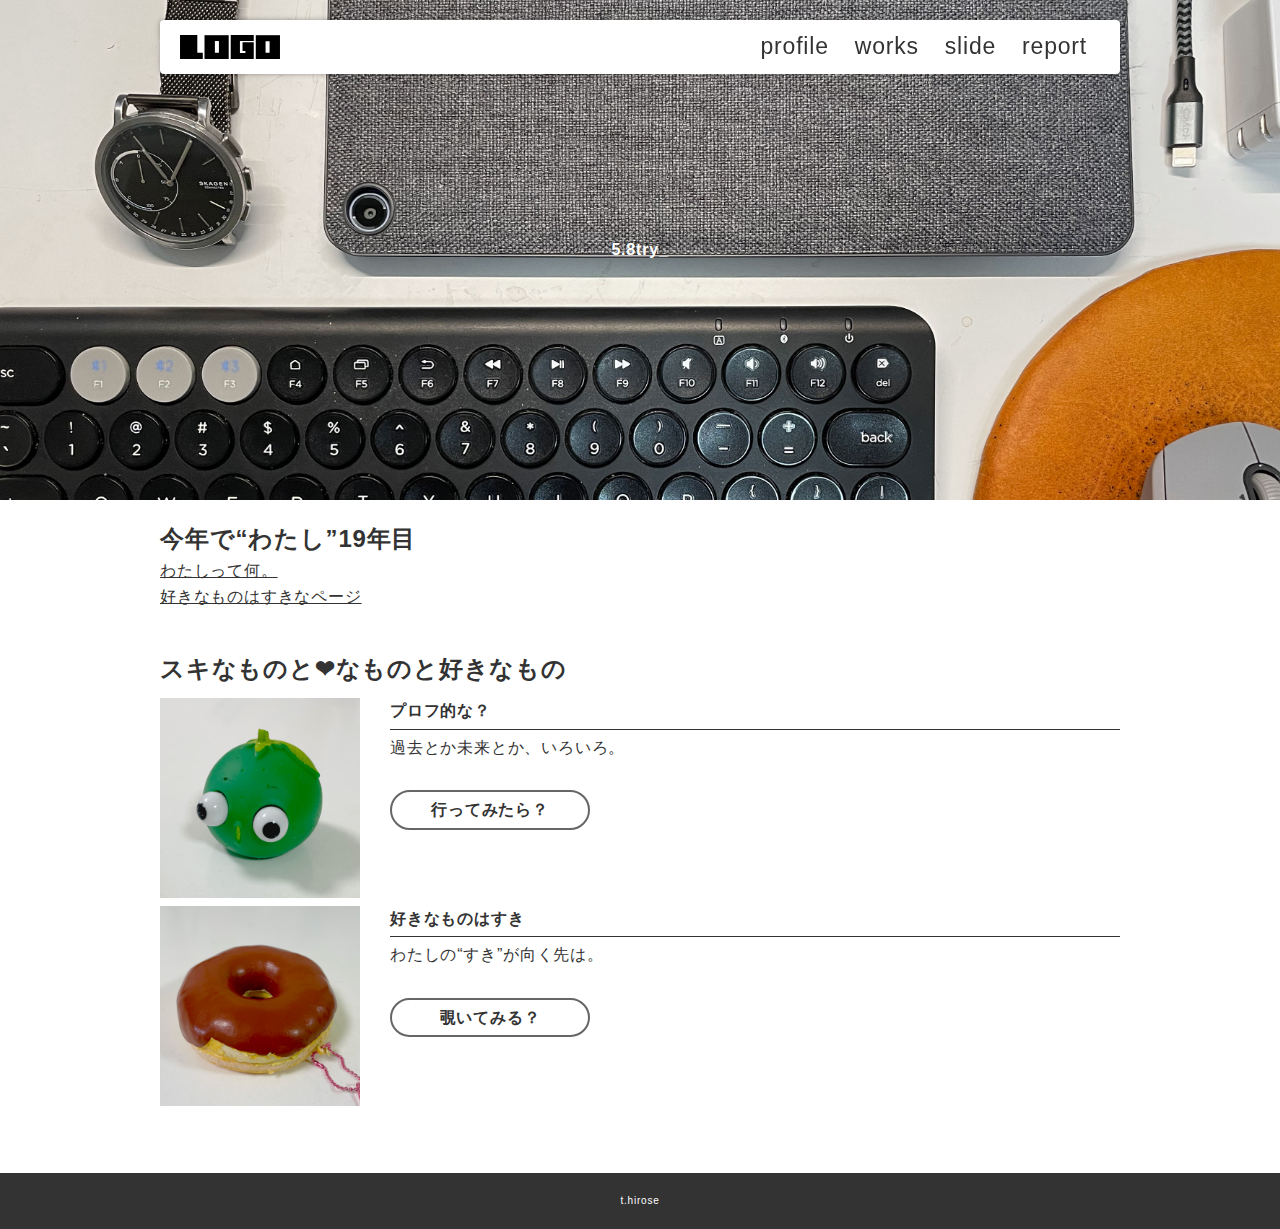
==== index.html @ 81c5ed6a "0819" ====
<!DOCTYPE html>
<html lang="ja">
  <head>
    <meta charset="UTF-8" />
    <meta http-equiv="X-UA-Compatible" content="IE=edge" />
    <meta name="viewport" content="width=device-width, initial-scale=1.0" />
    <link rel="stylesheet" href="./css/style.css" />

    <!-- cdnからjquery読み込み -->
    <script
      src="https://code.jquery.com/jquery-3.6.0.js"
      integrity="sha256-H+K7U5CnXl1h5ywQfKtSj8PCmoN9aaq30gDh27Xc0jk="
      crossorigin="anonymous"
    ></script>
    
    <script src="./js/main.js"></script>
    <title>トップページ</title>
  </head>
  <body>
    <header>
      <div class="inner">
        <div id="menu_btn"></div>
        <p id="header_logo">
          <a href="./index.html"><img src="./images/logo.svg" alt="" /></a>
        </p>
        <ul id="global_menu">
          <li><a href="./profile.html">profile</a></li>
          <li><a href="./works.html">works</a></li>
          <li><a href="./slide.html">slide</a></li>
          <li><a href="./report.html">report</a></li>
        </ul>
      </div>
    </header>

    <div class="top_eye_catch">5.8try_</div>

    <div class="contents">
      <section class="sec">
        <h2>今年で“わたし”19年目</h2>
        <ul>
          <li><a href="./report.html">わたしって何。</a></li>
          <li><a href="./works.html">好きなものはすきなページ</a></li>
        </ul>
      </section>

      <section class="sec">
        <h2>スキなものと❤︎なものと好きなもの</h2>
        <div class="link_menu">
          <div class="each_link">
            <div class="link_pic">
              <img src="./images/toy01.jpg" />
            </div>
            <div class="link_txt">
              <p class="link_title">プロフ的な？</p>
              <div>
                過去とか未来とか、いろいろ。
              </div>
              <a class="link_btn" href="./profile.html">行ってみたら？</a>
            </div>
          </div>

          <div class="each_link">
            <div class="link_pic">
              <img src="./images/toy02.jpg" />
            </div>
            <div class="link_txt">
              <p class="link_title">好きなものはすき</p>
              <div>
                わたしの“すき”が向く先は。
              </div>
              <a class="link_btn" href="./works.html">覗いてみる？</a>
            </div>
          </div>
        </div>
      </section>
    </div>

    <footer>t.hirose</footer>
  </body>
</html>
---- css/style.css ----
@charset "UTF-8";
/*======================================================
基本 全体の設定
======================================================*/
* {
  box-sizing: border-box;
  margin: 0;
  padding: 0;
}

html,
body {
  height: 100%;
  font-feature-settings: "palt";
  background-color: #fff;
  position: relative;
}

body {
  font-size: 16px;
  line-height: 1.6;
  font-family: "游ゴシック体", YuGothic, "游ゴシック", "Yu Gothic", "ヒラギノ角ゴ ProN W3", "Hiragino Kaku Gothic ProN", "メイリオ", Meiryo, sans-serif;
  color: #333333;
  letter-spacing: 0.05em;
}

a {
  color: inherit;
  transition: 0.3s all;/* 値が変わった場合、0.3秒かけて変化する */
}

/* a:hoverはマウスオーバーしたときのセレクタ */
a:hover {
  opacity: 0.7;
}

/* 画像は親要素からはみ出さないように最大幅を100%に */
img {
  max-width: 100%;
  height: auto;
}

/* リストの先頭に・がつかないように */
li {
  list-style: none;
}

@media (min-width: 901px) {
  .sp_only {
    display: none !important;
  }
}

@media (max-width: 900px) {
  .pc_only {
    display: none !important;
  }
}




/*======================================================
header
======================================================*/
header {
  position: fixed;/* position: fixedにするとスクロールしても同じ位置に表示される */
  z-index: 2; /* z-indexはレイヤーの前後関係。数字が大きくなるほど手前 */
  max-width: 1000px;/* max-widthは最大幅 ウィンドウが小さくなればそれに合わせてせまくなる */
  top: 0;
  left: 0;
  right: 0;
  margin: auto;
}

header a {
  display: block;
  text-decoration: none;/* a要素にもともと付く下線をなしに */
}

header .inner {
  background-color: #fff;
  position: relative;
  display: flex;
  justify-content: space-between;
  padding: 15px 20px;
  box-shadow: 0px 0px 5px rgba(0, 0, 0, 0.35);
  border-radius: 4px;
  margin: 20px;
}

/* ロゴ */
#header_logo img {
  display: block;
  width: 100px;
}

/* メニュー */
#global_menu {
  display: flex;
  font-size: 23px;
  position: relative;
}



#global_menu a {
  padding: 0px 13px;
  line-height: 1;
  position: relative;
}

#global_menu li {
  position: relative;
}

#global_menu li.current::before {
  content: "";
  bottom: 2px;
  position: absolute;
  width: 100%;
  height: 10px;
  background-color: #ccc;
}

#menu_btn{
  position: absolute;
  width: 40px;
  height: 40px;
  border-radius: 20px;
  right: 10px;
  top: 7px;
  background-color: #ccc;
  z-index: 30;
  cursor: pointer;
  display: none;
}

/* レスポンシブ */
@media (max-width: 900px) {
  header .inner {
    flex-direction: column;
  }

  #global_menu {
    flex-direction: column;
    display: none;
  }

  .open_menu #global_menu {
    display: flex;
  }

  #global_menu li a{
    padding: 10px 0;
    text-align: center;
  }

  #menu_btn{
    display: block;
  }
}

/*======================================================
footer
======================================================*/
footer {
  background-color: #333;
  color: #fff;
  text-align: center;
  padding: 20px;
  font-size: 10px;
}


/*======================================================
コンテンツ共通
======================================================*/

body.contents_page {/* classにcontents_pageが指定されているbodyタグ */
  padding-top: 100px;
}

.sec{
  margin-bottom: 40px;
}

.contents {
  max-width: 1000px;
  min-height: 600px;
  padding: 20px;
  margin: auto;
}

/* =================================================
トップページ
================================================= */
.top_eye_catch {
  height: 500px;
  color: #fff;
  font-weight: bold;
  background-image: url(../images/top.jpg);/* 背景画像 */
  background-size: cover;/* 背景画像のサイズ 要素いっぱいに表示 */
  background-position: center center;/* 背景画像の位置 */
  background-attachment: fixed;/* スクロールしたときの背景画像の位置 固定 */
  
  /* 上下左右中央テクニック https://ics.media/entry/17522/ */
  display: flex;
  align-items: center;
  justify-content: center;
}

.link_menu{
  padding-top: 10px;
}

.each_link{
  display: flex;
}

.each_link .link_pic{
  width: 200px;
}

.each_link .link_txt{
  margin-left: 30px;
  flex: 1;
}

.each_link .link_title{
  font-weight: bold;
  padding-bottom: 5px;
  margin-bottom: 5px;
  border-bottom: 1px solid #333;
}

a.link_btn{
  text-decoration: none;
  font-weight: bold;
  display: block;
  margin: 30px 0;
  border: 2px solid #666;
  padding: 5px;
  text-align: center;
  border-radius: 50px;
  width: 200px;
}

a.link_btn:hover{/* classがlink_btnのaタグのマウスオーバー時 */
  opacity: 1;/* 半透明にならないように上書き */
  border-radius: 0;
  color: #fff;
  background-color: #333;
}

/* =================================================
worksページ
================================================= */

.thumb_list {
  display: flex;
  flex-wrap: wrap;
  margin: 0 -10px;
}

.thumb_list li {
  width: 25%;
  padding: 10px;
}

@media (max-width: 900px) {
  .thumb_list li {
    width: 50%;
  }
}

@media (max-width: 500px) {
  .thumb_list li {
    width: 100%;
  }
}

.thumb_list li a {
  display: block;
  height: 120px;
  border: 1px solid #ccc;
  opacity: 1;
  overflow: hidden;/* はみ出た部分は隠す */
}

.thumb_list li a img {
  display: block;
  width: 100%;
  height: 100%;
  object-fit: cover;
  object-position: center center;
  
  transition: 0.4s all;
}

/* マウスオーバー時、中の画像が1.3倍になって10度傾く */
.thumb_list li a:hover img{
  transform: scale(1.3) rotate(10deg);
}

/*======================================================
reportページ
======================================================*/

.report_eye_catch {
  height: 300px;
  background-image: url(../images/report.jpg);
  background-size: cover;
  background-position: center center;
  display: flex;
  align-items: center;
  justify-content: center;
  color: #fff;
  font-weight: bold;
}

.report {
  border: 1px solid #ccc;
  padding: 40px;
}

.report .outline {
  margin-bottom: 40px;
  display: flex;
}

@media (max-width: 900px) {
  .report .outline {
    display: block;
  }
}

.report .outline .pic {
  width: 45%;
  border: 3px solid #999;
}

.report .outline .txt {
  flex: 1;
  padding-left: 20px;
}

.report h1 {
  margin-bottom: 20px;
  padding-left: 10px;
  border-left: 5px solid #ff9a02;
}

.ex_link {
  display: inline-block;
  position: relative;
  padding: 4px;
  padding-left: 26px;
}

.ex_link::before {
  box-sizing: border-box;
  content: "";
  display: block;
  width: 20px;
  height: 14px;
  border: 3px solid #666;
  border-radius: 3px;
  position: absolute;
  left: 0;
  top: 0;
  bottom: 0;
  margin: auto;
}

/* =================================================
profileページ
================================================= */
.profile_container{
  writing-mode: vertical-rl;
  width: 100%;
  height: 300px;
  overflow: auto;
}

.profile_container h3{
  margin-right: 30px;
}



/*======================================================
汎用
======================================================*/
.mb_m {
  margin-bottom: 20px;
}
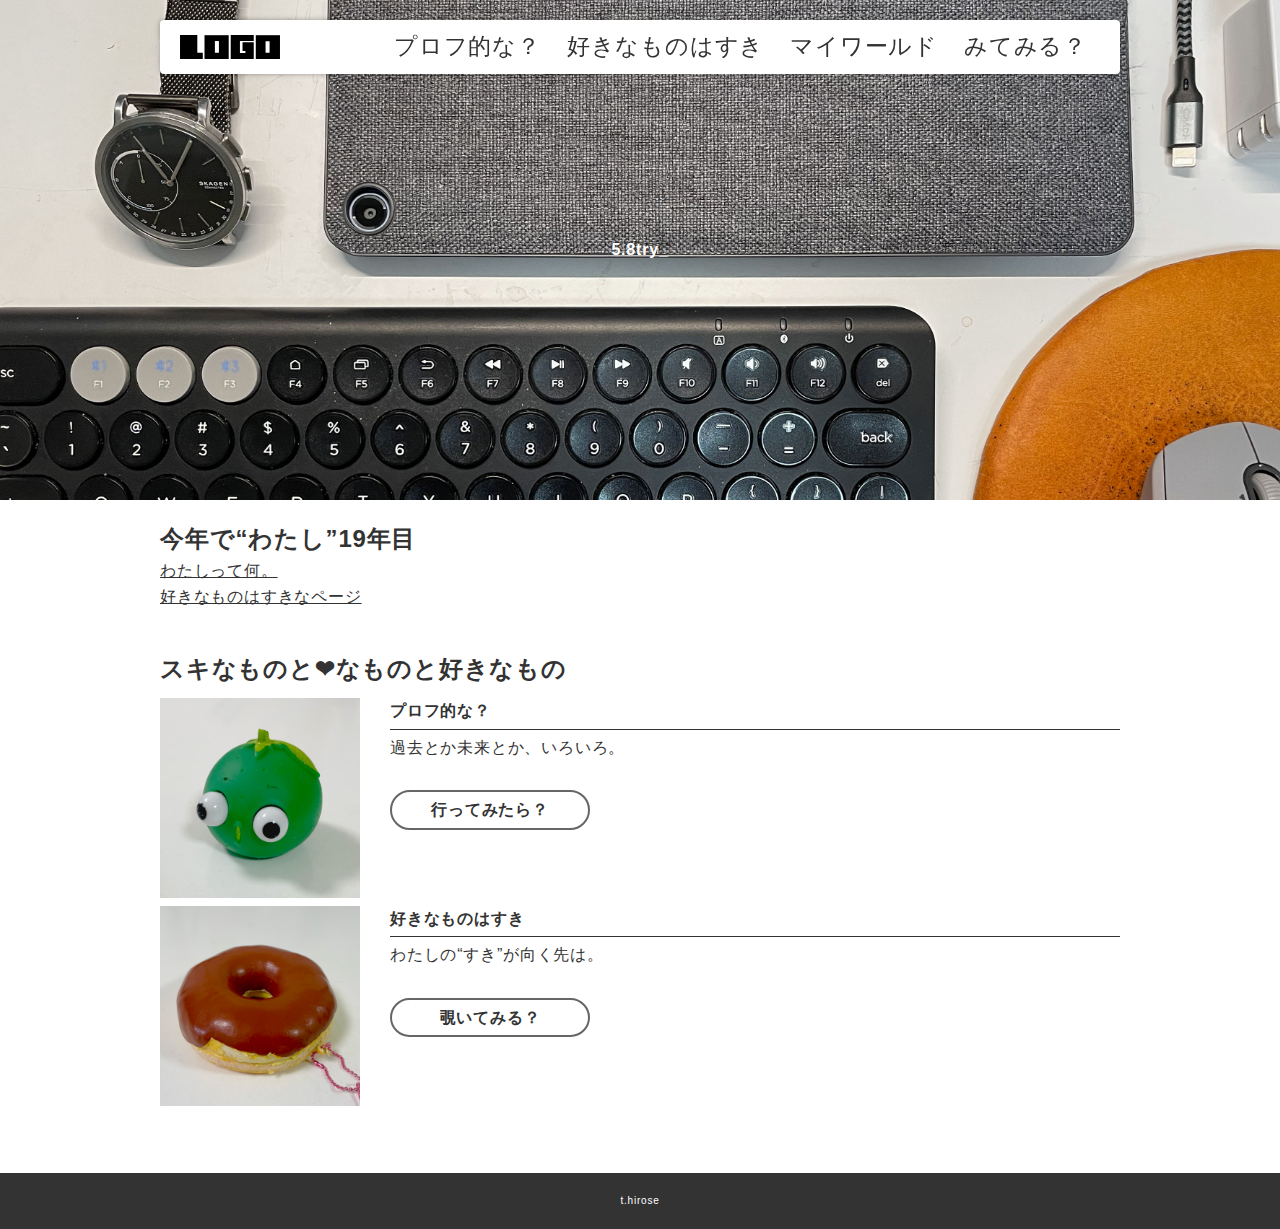
==== commit fcf2756c: "0819" ====
--- a/index.html
+++ b/index.html
@@ -24,10 +24,10 @@
           <a href="./index.html"><img src="./images/logo.svg" alt="" /></a>
         </p>
         <ul id="global_menu">
-          <li><a href="./profile.html">profile</a></li>
-          <li><a href="./works.html">works</a></li>
-          <li><a href="./slide.html">slide</a></li>
-          <li><a href="./report.html">report</a></li>
+          <li><a href="./profile.html">プロフ的な？</a></li>
+          <li><a href="./works.html">好きなものはすき</a></li>
+          <li><a href="./slide.html">マイワールド</a></li>
+          <li><a href="./report.html">みてみる？</a></li>
         </ul>
       </div>
     </header>
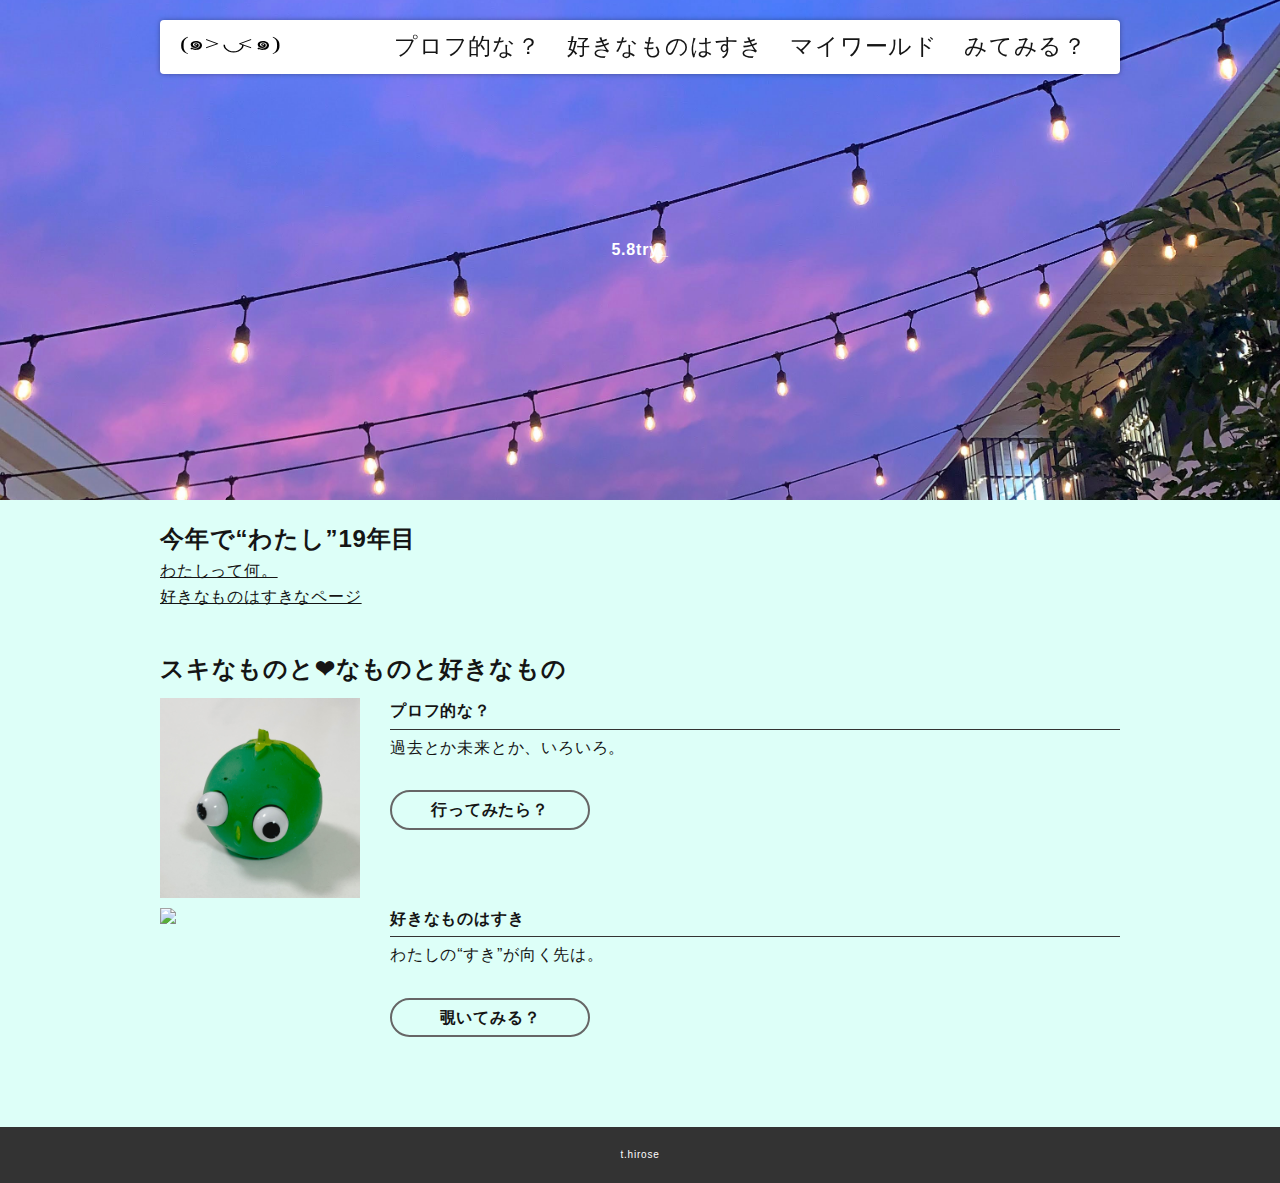
==== commit 4f5274c1: "0819" ====
--- a/index.html
+++ b/index.html
@@ -61,7 +61,7 @@
 
           <div class="each_link">
             <div class="link_pic">
-              <img src="./images/toy02.jpg" />
+              <img src="./images/IMG_1723.jpg.jpg" />
             </div>
             <div class="link_txt">
               <p class="link_title">好きなものはすき</p>
--- a/css/style.css
+++ b/css/style.css
@@ -12,7 +12,7 @@
 body {
   height: 100%;
   font-feature-settings: "palt";
-  background-color: #fff;
+  background-color: rgb(221, 255, 248);
   position: relative;
 }
 
@@ -20,7 +20,7 @@
   font-size: 16px;
   line-height: 1.6;
   font-family: "游ゴシック体", YuGothic, "游ゴシック", "Yu Gothic", "ヒラギノ角ゴ ProN W3", "Hiragino Kaku Gothic ProN", "メイリオ", Meiryo, sans-serif;
-  color: #333333;
+  color: #151515;
   letter-spacing: 0.05em;
 }
 
@@ -199,7 +199,7 @@
   height: 500px;
   color: #fff;
   font-weight: bold;
-  background-image: url(../images/top.jpg);/* 背景画像 */
+  background-image: url(../images/景色.jpg);/* 背景画像 */
   background-size: cover;/* 背景画像のサイズ 要素いっぱいに表示 */
   background-position: center center;/* 背景画像の位置 */
   background-attachment: fixed;/* スクロールしたときの背景画像の位置 固定 */
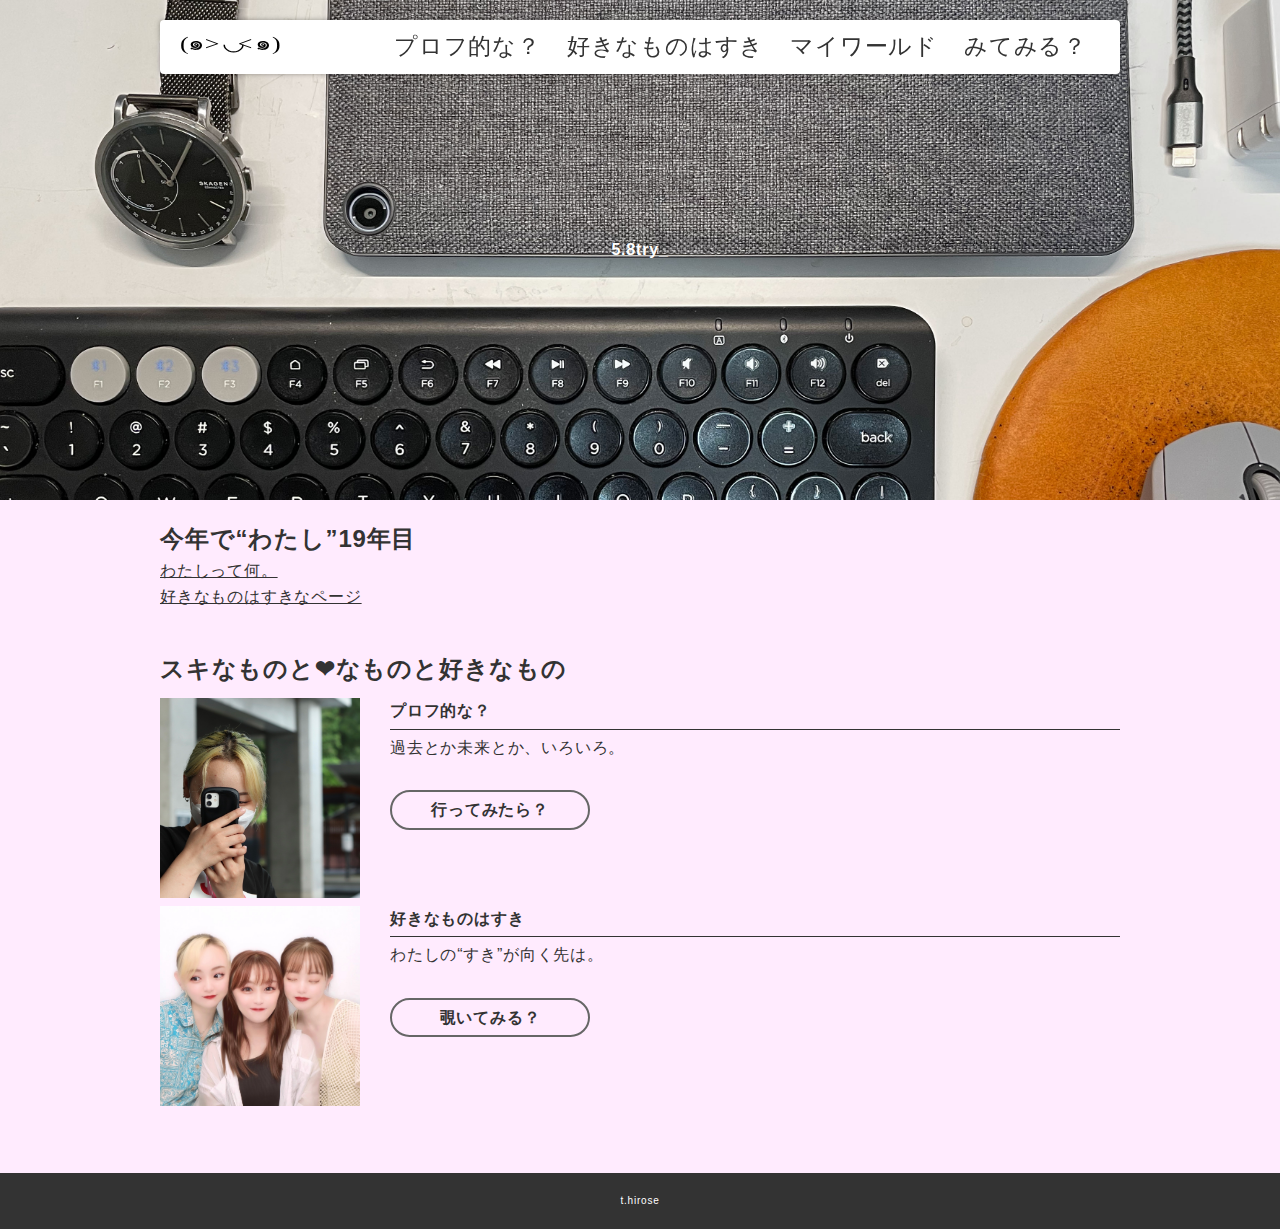
==== commit 34bedb23: "0819" ====
--- a/index.html
+++ b/index.html
@@ -48,7 +48,7 @@
         <div class="link_menu">
           <div class="each_link">
             <div class="link_pic">
-              <img src="./images/toy01.jpg" />
+              <img src="./images/友萌紀.jpg" />
             </div>
             <div class="link_txt">
               <p class="link_title">プロフ的な？</p>
@@ -61,7 +61,7 @@
 
           <div class="each_link">
             <div class="link_pic">
-              <img src="./images/IMG_1723.jpg.jpg" />
+              <img src="./images/IMG_1827.jpg" />
             </div>
             <div class="link_txt">
               <p class="link_title">好きなものはすき</p>
--- a/css/style.css
+++ b/css/style.css
@@ -12,7 +12,7 @@
 body {
   height: 100%;
   font-feature-settings: "palt";
-  background-color: rgb(221, 255, 248);
+  background-color: rgb(255, 235, 254);
   position: relative;
 }
 
@@ -20,7 +20,7 @@
   font-size: 16px;
   line-height: 1.6;
   font-family: "游ゴシック体", YuGothic, "游ゴシック", "Yu Gothic", "ヒラギノ角ゴ ProN W3", "Hiragino Kaku Gothic ProN", "メイリオ", Meiryo, sans-serif;
-  color: #151515;
+  color: #333333;
   letter-spacing: 0.05em;
 }
 
@@ -199,7 +199,7 @@
   height: 500px;
   color: #fff;
   font-weight: bold;
-  background-image: url(../images/景色.jpg);/* 背景画像 */
+  background-image: url(../images/top.jpg);/* 背景画像 */
   background-size: cover;/* 背景画像のサイズ 要素いっぱいに表示 */
   background-position: center center;/* 背景画像の位置 */
   background-attachment: fixed;/* スクロールしたときの背景画像の位置 固定 */
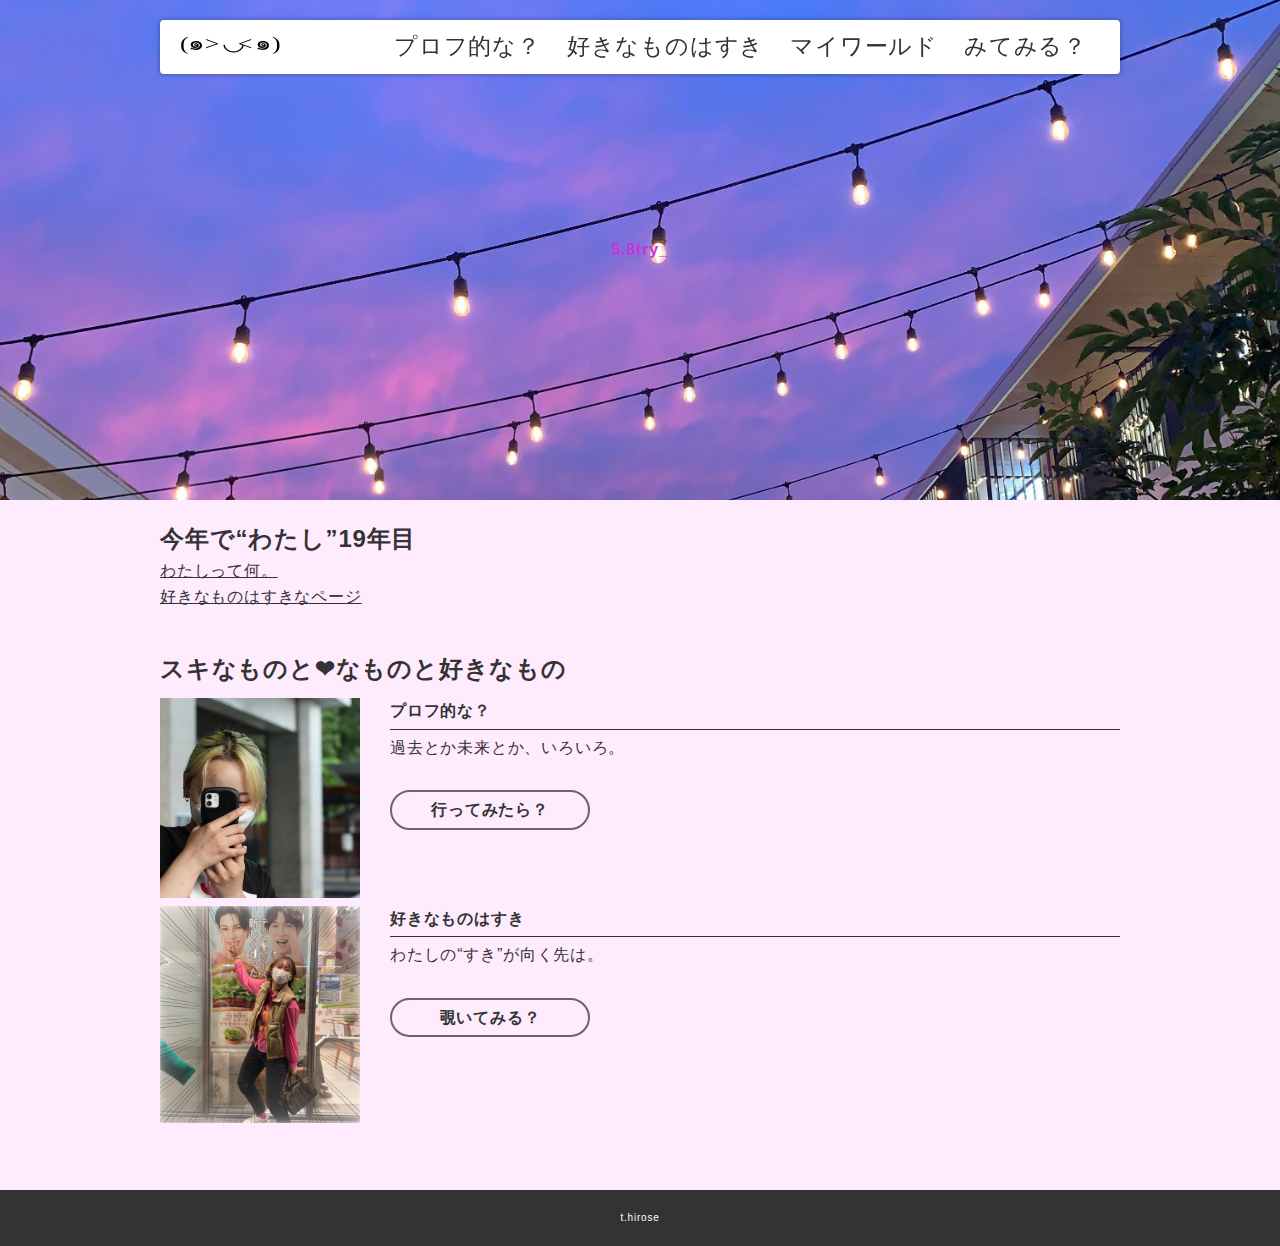
==== commit b9e80e1e: "0819" ====
--- a/index.html
+++ b/index.html
@@ -61,7 +61,7 @@
 
           <div class="each_link">
             <div class="link_pic">
-              <img src="./images/IMG_1827.jpg" />
+              <img src="./images/ぷろふぃいる.jpg" />
             </div>
             <div class="link_txt">
               <p class="link_title">好きなものはすき</p>
--- a/css/style.css
+++ b/css/style.css
@@ -197,9 +197,9 @@
 ================================================= */
 .top_eye_catch {
   height: 500px;
-  color: #fff;
+  color: rgb(204, 49, 215);
   font-weight: bold;
-  background-image: url(../images/top.jpg);/* 背景画像 */
+  background-image: url(../images/景色.jpg);/* 背景画像 */
   background-size: cover;/* 背景画像のサイズ 要素いっぱいに表示 */
   background-position: center center;/* 背景画像の位置 */
   background-attachment: fixed;/* スクロールしたときの背景画像の位置 固定 */
@@ -250,7 +250,7 @@
   opacity: 1;/* 半透明にならないように上書き */
   border-radius: 0;
   color: #fff;
-  background-color: #333;
+  background-color: rgb(105, 85, 255);
 }
 
 /* =================================================
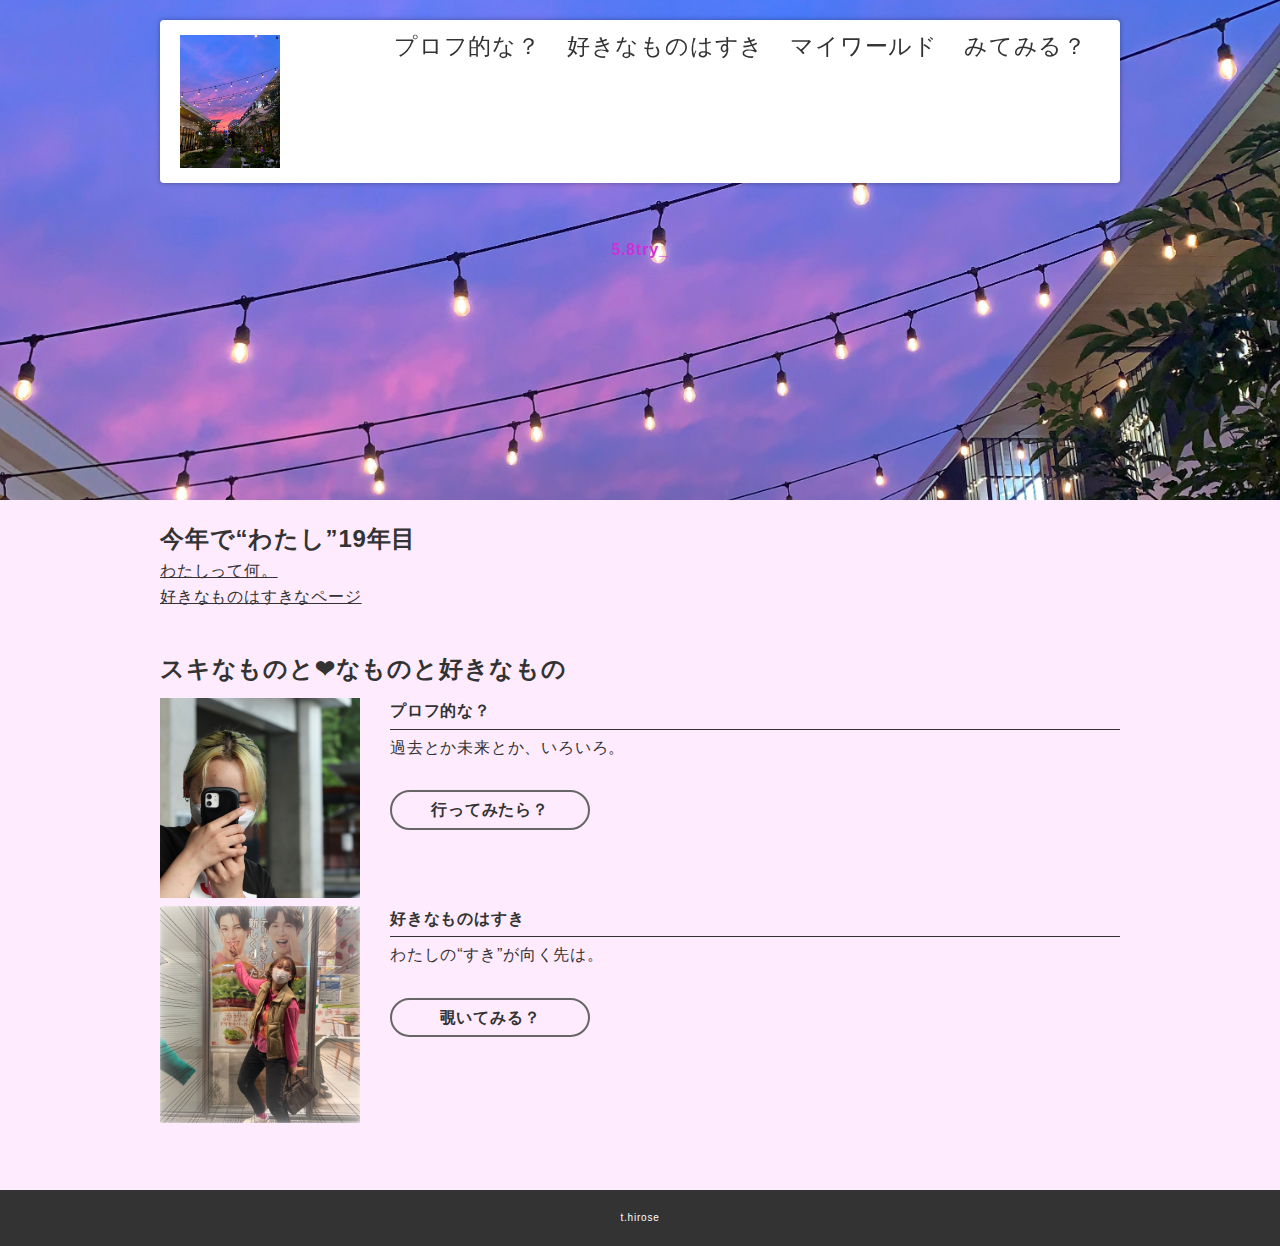
==== commit eb80c248: "0819" ====
--- a/index.html
+++ b/index.html
@@ -21,7 +21,7 @@
       <div class="inner">
         <div id="menu_btn"></div>
         <p id="header_logo">
-          <a href="./index.html"><img src="./images/logo.svg" alt="" /></a>
+          <a href="./index.html"><img src="./images/景色.jpg" alt="" /></a>
         </p>
         <ul id="global_menu">
           <li><a href="./profile.html">プロフ的な？</a></li>
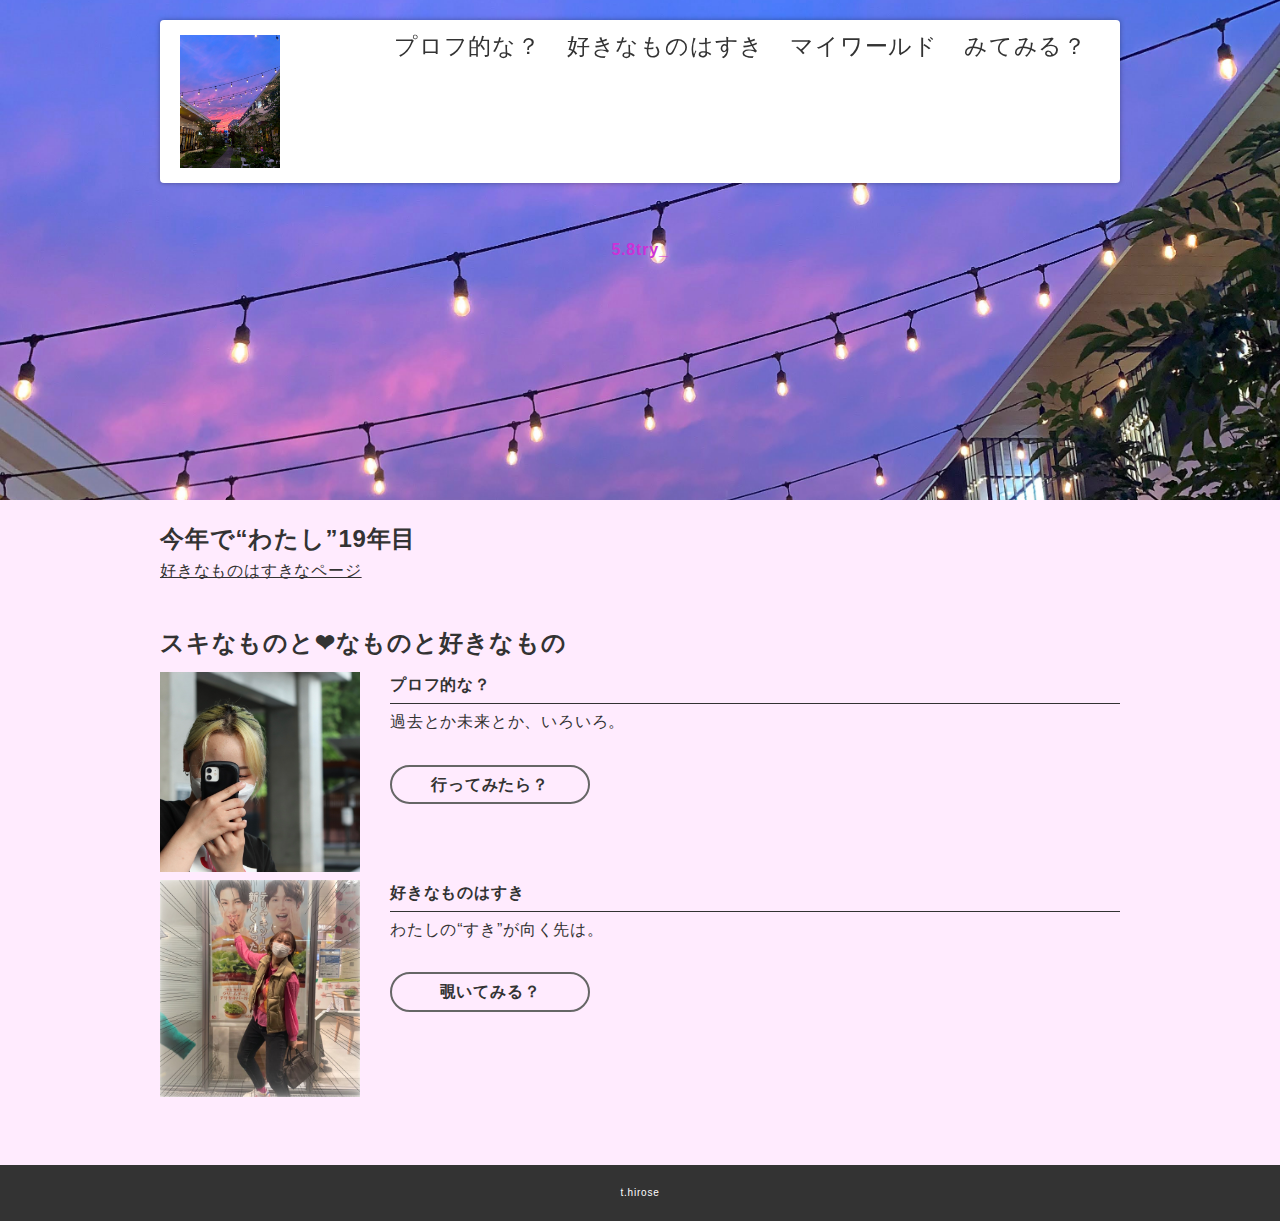
==== commit b1079fd7: "0819" ====
--- a/index.html
+++ b/index.html
@@ -38,7 +38,7 @@
       <section class="sec">
         <h2>今年で“わたし”19年目</h2>
         <ul>
-          <li><a href="./report.html">わたしって何。</a></li>
+     
           <li><a href="./works.html">好きなものはすきなページ</a></li>
         </ul>
       </section>
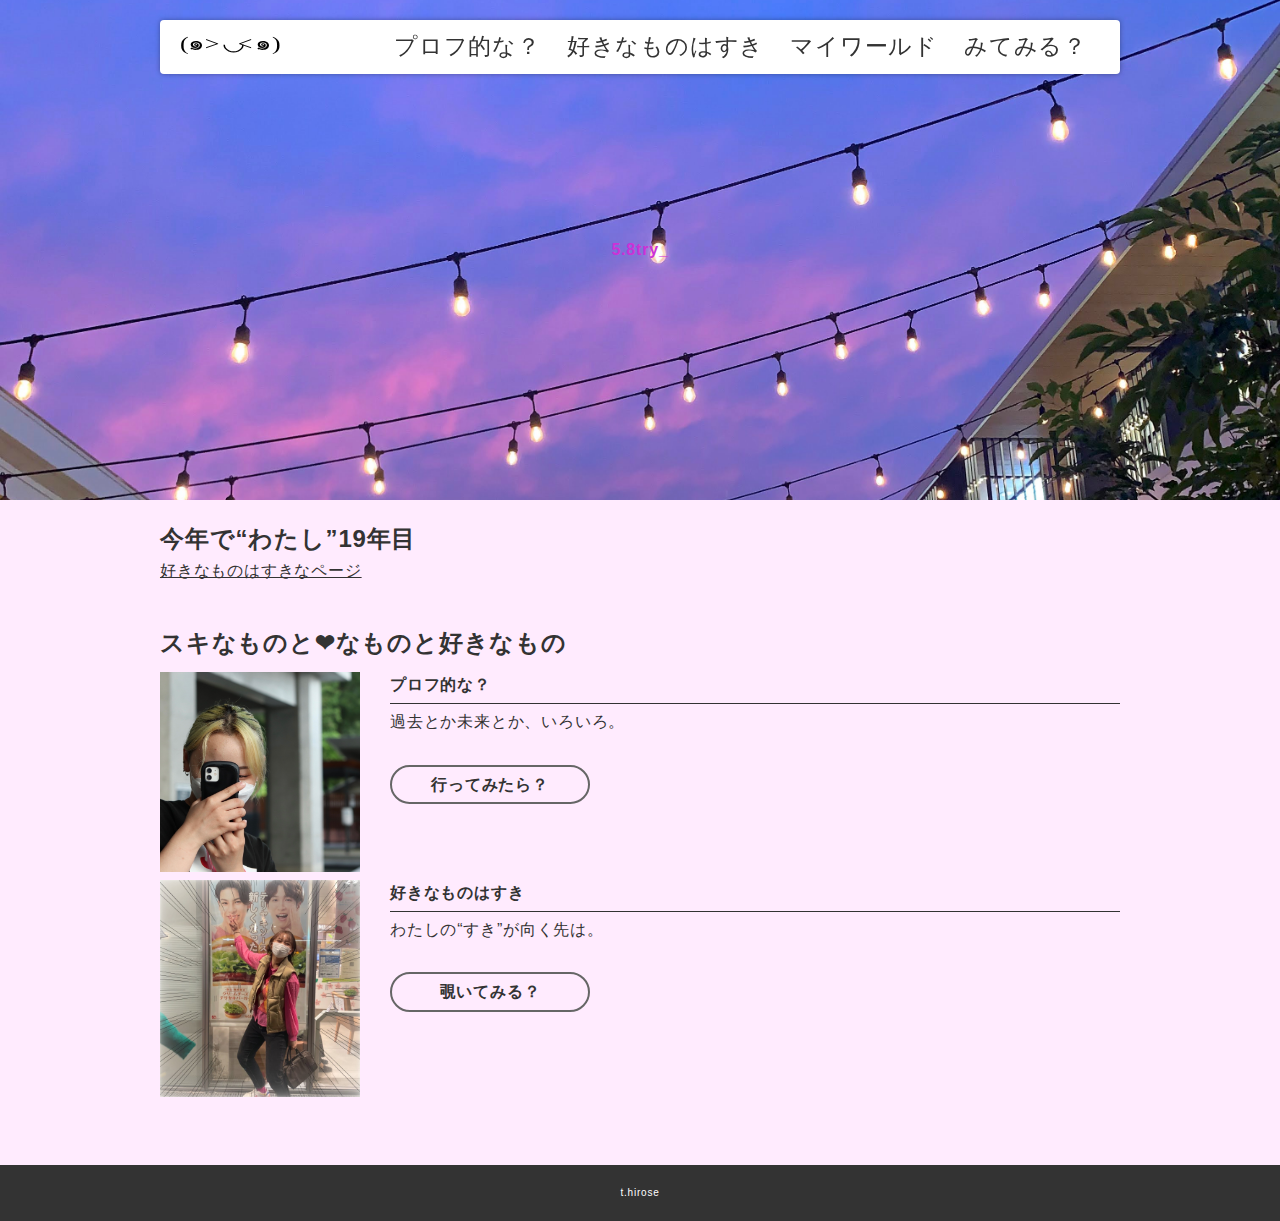
==== commit 4599e849: "0819" ====
--- a/index.html
+++ b/index.html
@@ -21,7 +21,7 @@
       <div class="inner">
         <div id="menu_btn"></div>
         <p id="header_logo">
-          <a href="./index.html"><img src="./images/景色.jpg" alt="" /></a>
+          <a href="./index.html"><img src="./images/logo.svg" alt="" /></a>
         </p>
         <ul id="global_menu">
           <li><a href="./profile.html">プロフ的な？</a></li>
